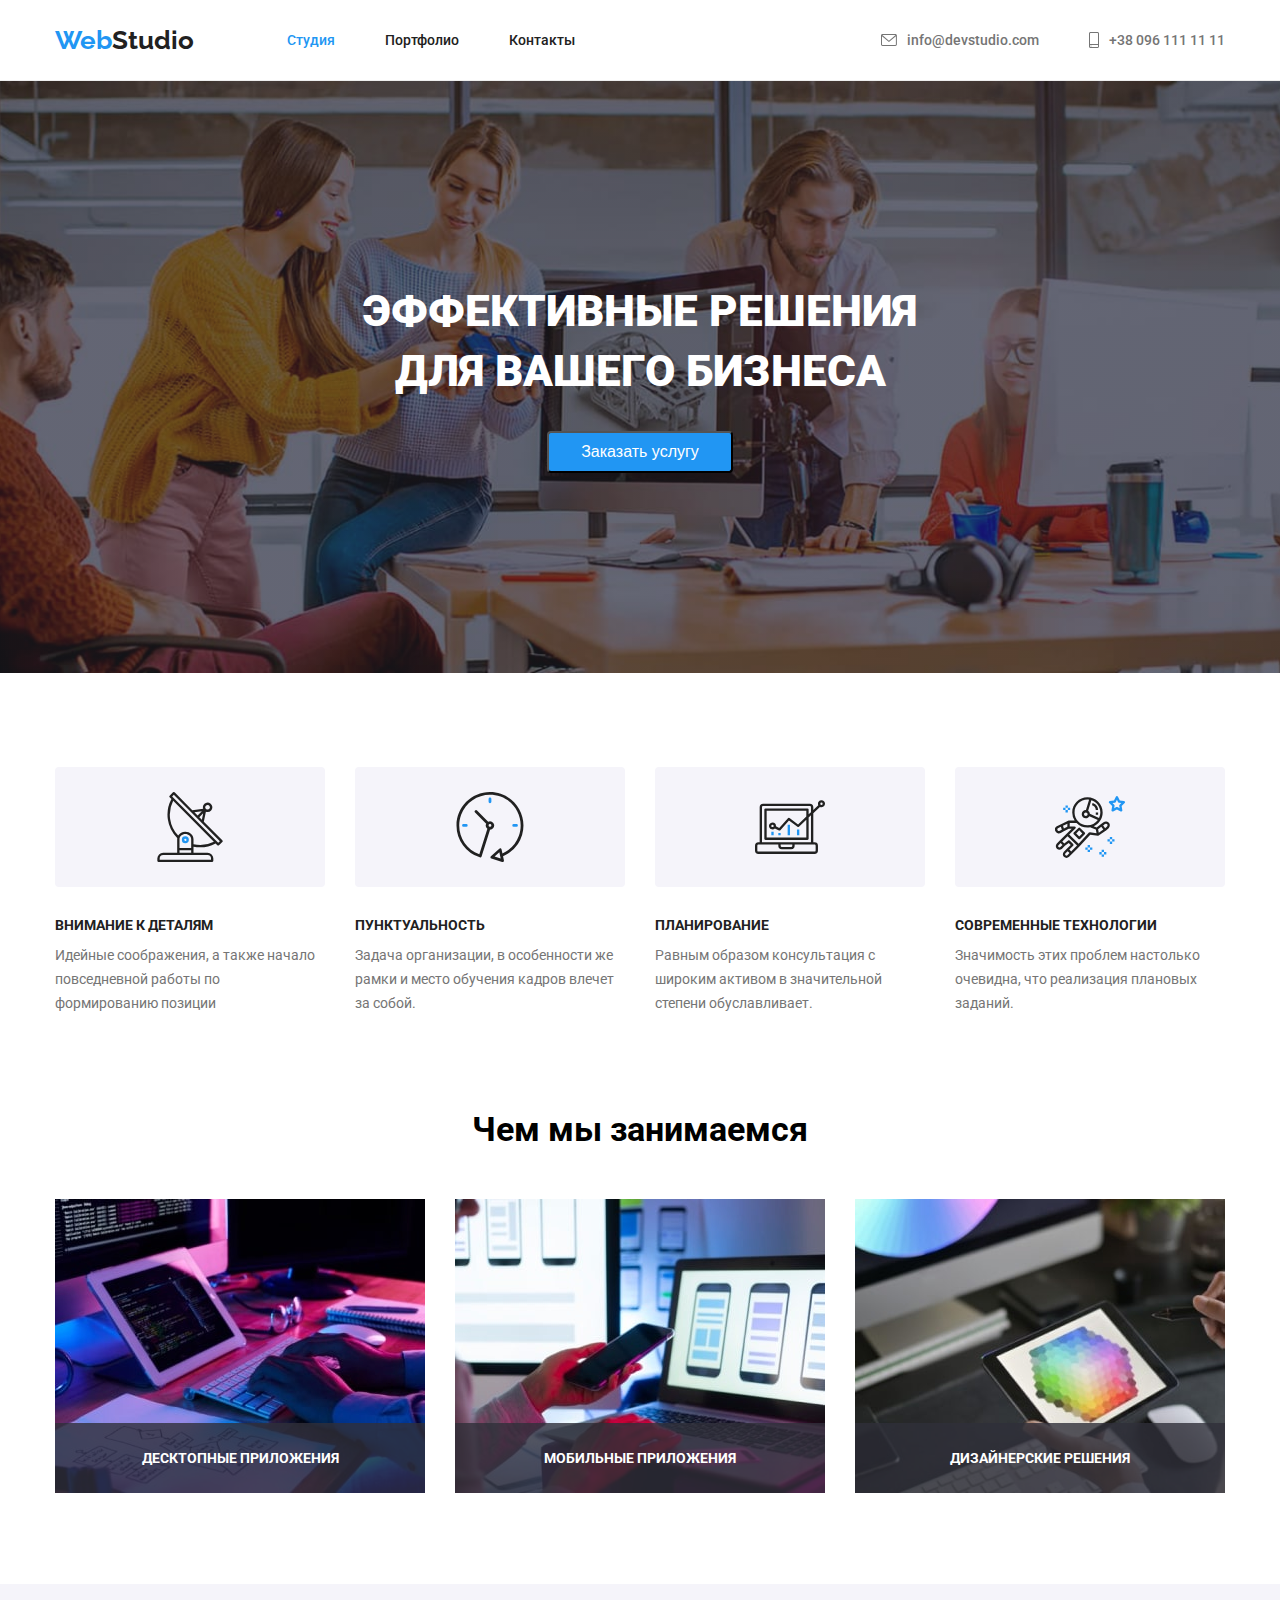
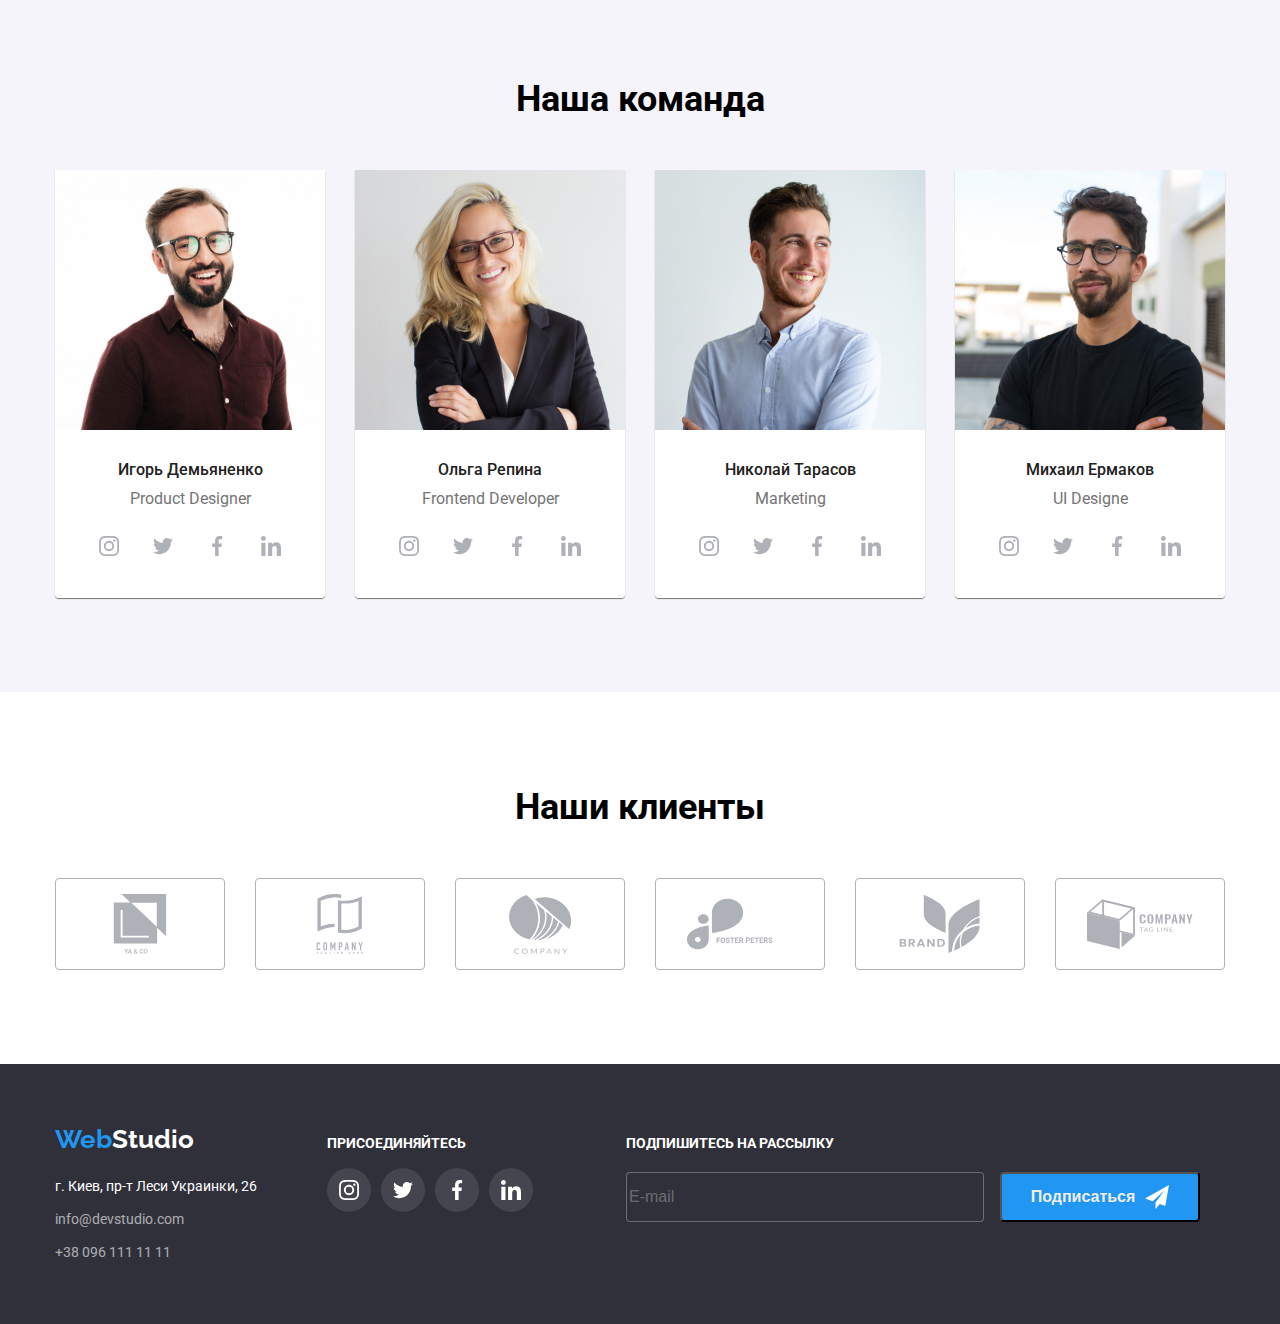
==== index.html @ 9b0d6605 "dz5" ====
<!DOCTYPE html>
<html lang="ru">

<head>
    <title>goit-markup-hw-05</title>
    <meta charset="utf-8">
    <link rel="stylesheet" href="css/index.css">
    <meta name="viewport" content="width=device-width, initial-scale=1.0">
    <link rel="preconnect" href="https://fonts.googleapis.com">
    <link rel="preconnect" href="https://fonts.gstatic.com" crossorigin>
    <link href="https://fonts.googleapis.com/css2?family=Roboto:wght@400;500;700;900&display=swap" rel="stylesheet">
    <link rel="preconnect" href="https://fonts.googleapis.com">
    <link rel="preconnect" href="https://fonts.gstatic.com" crossorigin>
    <link href="https://fonts.googleapis.com/css2?family=Raleway:wght@700&display=swap" rel="stylesheet">
</head>

<body>
    <header>
        <div class="container header-page">
                    <a class="logo-link logo" href="/">Web<span class="logo-text">Studio</span></a>
                <nav>
                    <ul class="list">
                        <li><a class="list-link action" href="/">Студия</a></li>
                        <li><a class="list-link" href="portfolio.html">Портфолио</a></li>
                        <li><a class="list-link" href="">Контакты</a></li>
                    </ul>
                </nav>
                <ul class="header-link">
                    <li class="right-link"><svg class="icon-right"><use href="./images/icon/symbol-defs.svg#icon-envelope"></use></svg><a class="header-mail" href="mailto:info@devstudio.com">info@devstudio.com</a></li>
                    <li class="right-link"><svg class="icon-right icon-right-resize"><use href="./images/icon/symbol-defs.svg#icon-smartphone"></use></svg><a class="header-tel" href="tel:+380961111111">+38 096 111 11 11</a></li>
                </ul>
        </div>
    </header>
    <main>
            <section class="bussines-page">
                    <div class="container"> 
                    <h1 class="bussines-title">Эффективные решения<br> для вашего бизнеса</h1>
                    <button class="bussines-buttom" type="button">Заказать услугу</button>
                    </div>
            </section>
            
                <section class="advantages-section">
                    <div class="container">       
                        <h2 class="advantages-hidden">Особенности</h2>
                        <ul class="advantages-ul">
                            <li class="advantages-list">
                                <div class="icon-svg">
                                    <svg class="icon-antenna">
                                        <use href="./images/icon/symbol-defs.svg#icon-antenna-1"></use>
                                    </svg>
                                </div>
                                <h3 class="advantages-title">Внимание к деталям</h3>
                                <p class="advantages-text">Идейные соображения, а также начало повседневной работы по формированию
                                    позиции</p>
                            </li>
                            <li class="advantages-list">
                                <div class="icon-svg">
                                    <svg class="icon-antenna">
                                        <use href="./images/icon/symbol-defs.svg#icon-clock-1"></use>
                                    </svg>
                                </div>
                                <h3 class="advantages-title">Пунктуальность</h3>
                                <p class="advantages-text">Задача организации, в особенности же рамки и место обучения кадров влечет за собой.</p>
                            </li>
                            <li class="advantages-list">
                                <div class="icon-svg">
                                    <svg class="icon-antenna">
                                        <use href="./images/icon/symbol-defs.svg#icon-diagram-1"></use>
                                    </svg>
                                </div>
                                <h3 class="advantages-title">Планирование</h3>
                                <p class="advantages-text">Равным образом консультация с широким активом в значительной степени
                                    обуславливает.</p>
                            </li>
                            <li class="advantages-list">
                                <div class="icon-svg">
                                    <svg class="icon-antenna">
                                        <use href="./images/icon/symbol-defs.svg#icon-astronaut-1"></use>
                                    </svg>
                                </div>
                                <h3 class="advantages-title">Современные технологии</h3>
                                <p class="advantages-text">Значимость этих проблем настолько очевидна, что реализация плановых
                                    заданий.
                                </p>
                            </li>
                        </ul>
                    </div>
                </section>
            <!-- Начало Наша работа-->
                <section class="ourwork">
                    <div class="container"> 
                        <h2 class="ourwork-title">Чем мы занимаемся</h2>
                        <ul class="ourwork-list">
                            <li class="ourwork-item">
                                    <img src="./images/comp1.jpg" alt="Компьютер" width="370" />
                                    <div class="ourwork-box">
                                    <p class="ourworkbox-text">Десктопные приложения</p>     
                                    </div>
                            </li>
                            <li class="ourwork-item">
                                    <img src="./images/comp2.jpg" alt="Компьютер" width="370" />
                                    <div class="ourwork-box">
                                    <p class="ourworkbox-text">Мобильные приложения</p>     
                                    </div>
                            </li>
                            <li class="ourwork-item">
                                    <img src="./images/comp3.jpg" alt="Компьютер" width="370" />
                                    <div class="ourwork-box">
                                    <p class="ourworkbox-text">Дизайнерские решения</p>     
                                </div>
                            </li>
                        </ul>
                    </div>
                </section>
            <!--Конец Наша работа-->
            <!--Начало Наша Команда-->
            <section class="team">
                <div class="back-layer">
                    <div class="container">
                        <h2 class="team-title">Наша команда</h2>
                        <ul class="team-list">
                            <li class="team-items">
                                <div class="image-box">
                                    <img src="./images/img.jpg" alt="Мужчина в очках" width="270">
                                </div>
                                <div class="team-box">
                                <h3 class="items-title">Игорь Демьяненко</h3>
                                <p class="items-text">Product Designer</p>
                                <ul class="team-icon">
                                    <li><a class="teamicon-link" href="/"><svg class="icon-team"><use href="./images/icon/symbol-defs.svg#icon-instagram-2"></use></svg></a></li>
                                    <li><a class="teamicon-link" href="/"><svg class="icon-team"><use href="./images/icon/symbol-defs.svg#icon-twitter-1"></use></svg></a></li>
                                    <li><a class="teamicon-link" href="/"><svg class="icon-team"><use href="./images/icon/symbol-defs.svg#icon-facebook-1"></use></svg></a></li>
                                    <li><a class="teamicon-link" href="/"><svg class="icon-team"><use href="./images/icon/symbol-defs.svg#icon-linkedin-1"></use></svg></a></li>
                                </ul>       
                                </div>
                            </li>
                            <li class="team-items">
                                <div class="image-box">
                                    <img src="images/img(1).jpg" alt="Женщина в очках" width="270">
                                </div>
                                <div class="team-box">
                                <h3 class="items-title">Ольга Репина</h3>
                                <p class="items-text">Frontend Developer</p>
                                <ul class="team-icon">
                                    <li><a class="teamicon-link" href="/"><svg class="icon-team"><use href="./images/icon/symbol-defs.svg#icon-instagram-2"></use></svg></a></li>
                                    <li><a class="teamicon-link" href="/"><svg class="icon-team"><use href="./images/icon/symbol-defs.svg#icon-twitter-1"></use></svg></a></li>
                                    <li><a class="teamicon-link" href="/"><svg class="icon-team"><use href="./images/icon/symbol-defs.svg#icon-facebook-1"></use></svg></a></li>
                                    <li><a class="teamicon-link" href="/"><svg class="icon-team"><use href="./images/icon/symbol-defs.svg#icon-linkedin-1"></use></svg></a></li>
                                </ul>    
                                </div>
                            </li>
                            <li class="team-items">
                                <div class="image-box">
                                    <img src="./images/img(2).jpg" alt="Мужчина" width="270">
                                </div>
                                <div class="team-box">
                                <h3 class="items-title">Николай Тарасов</h3>
                                <p class="items-text">Marketing</p>
                                <ul class="team-icon">
                                    <li><a class="teamicon-link" href="/"><svg class="icon-team"><use href="./images/icon/symbol-defs.svg#icon-instagram-2"></use></svg></a></li>
                                    <li><a class="teamicon-link" href="/"><svg class="icon-team"><use href="./images/icon/symbol-defs.svg#icon-twitter-1"></use></svg></a></li>
                                    <li><a class="teamicon-link" href="/"><svg class="icon-team"><use href="./images/icon/symbol-defs.svg#icon-facebook-1"></use></svg></a></li>
                                    <li><a class="teamicon-link" href="/"><svg class="icon-team"><use href="./images/icon/symbol-defs.svg#icon-linkedin-1"></use></svg></a></li>
                                </ul>    
                                </div>
                            </li>
                            <li class="team-items">
                                <div class="image-box">
                                    <img src="./images/img(3).jpg" alt="Мужчина в очках" width="270">     
                                </div>
                                <div class="team-box">
                                <h3 class="items-title">Михаил Ермаков</h3>
                                <p class="items-text">UI Designe</p>
                                <ul class="team-icon">
                                    <li><a class="teamicon-link" href="/"><svg class="icon-team"><use href="./images/icon/symbol-defs.svg#icon-instagram-2"></use></svg></a></li>
                                    <li><a class="teamicon-link" href="/"><svg class="icon-team"><use href="./images/icon/symbol-defs.svg#icon-twitter-1"></use></svg></a></li>
                                    <li><a class="teamicon-link" href="/"><svg class="icon-team"><use href="./images/icon/symbol-defs.svg#icon-facebook-1"></use></svg></a></li>
                                    <li><a class="teamicon-link" href="/"><svg class="icon-team"><use href="./images/icon/symbol-defs.svg#icon-linkedin-1"></use></svg></a></li>
                                </ul>    
                                </div>
                            </li>
                        </ul>
                    </div>
                </div>
            </section>
            <!--Конец Наша команда-->
            <!--Начало наша клиенты-->
            <section class="clients">
                <div class="container">
                    <h2 class="clients-title">
                        Наши клиенты
                    </h2>
                    <ul class="clients-list">
                        <li><a  class="clients-link" href="/"><svg class="icon-clients"><use href="./images/icon/symbol-defs.svg#icon-group"></use></svg></a></li>
                        <li><a  class="clients-link" href="/"><svg class="icon-clients"><use href="./images/icon/symbol-defs.svg#icon-compani"></use></svg></a></li>
                        <li><a  class="clients-link" href="/"><svg class="icon-clients"><use href="./images/icon/symbol-defs.svg#icon-Object"></use></svg></a></li>
                        <li><a  class="clients-link" href="/"><svg class="icon-clients"><use href="./images/icon/symbol-defs.svg#icon-forest"></use></svg></a></li>
                        <li><a  class="clients-link" href="/"><svg class="icon-clients"><use href="./images/icon/symbol-defs.svg#icon-brand"></use></svg></a></li>
                        <li><a  class="clients-link" href="/"><svg class="icon-clients"><use href="./images/icon/symbol-defs.svg#icon-compani-last"></use></svg></a></li>
                    </ul>
                </div>
            </section>
            <!--Конец наша клиенты-->
    </main>
    <footer>
        <div class="container flex">
            <div class="footer-logo">
                <a class="logo-link reset-margin" href="/">Web<span class="ft-color">Studio</span></a>
                <address class="address-footer">
                    <p>г. Киев, пр-т Леси Украинки, 26 </p>
                    <ul class="footer-link">
                        <li><a class="footer-mail" href="mailto:info@devstudio.com">info@devstudio.com</a></li>
                        <li><a class="footer-tel" href="tel:+380961111111">+38 096 111 11 11</a></li>
                    </ul>
                </address>
            </div>
            <div class="footer-social">
                <b class="social-block">присоединяйтесь</b>
                <ul class="footer-icon">
                    <li><a class="teamicon-link" href="/"><svg class="icon-team iconteam-color"><use href="./images/icon/symbol-defs.svg#icon-instagram-2"></use></svg></a></li>
                    <li><a class="teamicon-link" href="/"><svg class="icon-team iconteam-color"><use href="./images/icon/symbol-defs.svg#icon-twitter-1"></use></svg></a></li>
                    <li><a class="teamicon-link" href="/"><svg class="icon-team iconteam-color"><use href="./images/icon/symbol-defs.svg#icon-facebook-1"></use></svg></a></li>
                    <li><a class="teamicon-link" href="/"><svg class="icon-team iconteam-color"><use href="./images/icon/symbol-defs.svg#icon-linkedin-1"></use></svg></a></li>
                </ul>    
            </div>
            <div class="footer-subscription">
                <b class="social-block">Подпишитесь на рассылку</b>
                <form class="footer-form">
                   <input type="text" name="email" value="E-mail">
                   <button class="footer-button" type="submit">Подписаться</button>
                </form>    
            </div>
        </div>
        <script src="./js/script.js"></script>
    </footer>
</body>

</html>
---- css/index.css ----
:root{
    --ferst-color:#757575;
    --second-color:#212121; 
    --style-color:#2196F3;
    --font-ferst: 'Roboto', sans-serif;
    --footer-bg: #2F303A;
}
/* конец переменные */
body{
    font-family: var(--font-ferst);
    padding: 0;
    margin: 0;
}
img{
    display: block;
}
*{
box-sizing: border-box;
}
ul{
    list-style: none;   
}
a{
    text-decoration: none;
}

.container{
    width: 1200px;
    margin: 0 auto;
    padding-left: 15px;
    padding-right: 15px;
}
/* Дополнительные классы */

a.action{
    color:var(--style-color);
}
a.bg {
    background: var(--style-color);
    color: #fff;
}
/* Конец - дополнительные классы */
/* начало класса иконок */
    /* .antenna{
        background-image: url(/images/icon/antenna1.svg);
    }
    .clock{
        background-image: url(/images/icon/clock1.svg);
    }
    .diagram{
        background-image: url(/images/icon/diagram1.svg);
    }
    .diagram{
        background-image: url(/images/icon/astronaut1.svg);
    } */

/* конец класса иконок */
/* Открываю header */
header{
    border-bottom: 1px solid #EEEEEE;
}
.header-page{
    display: flex;
    align-items: center;
}

.logo-link{
    color: var(--style-color);
    font-size: 26px;
    font-weight: bold;
    text-decoration: none;
    margin-right: 93px;
    font-family: 'Raleway', sans-serif;
}
.logo-text{
    color: var( --second-color);
    font-weight: bold;
    font-family: 'Raleway', sans-serif;
}
.list-link {
    color: var(--second-color);
    font-size: 14px;
    font-weight: 500;
    padding-top: 32px;
    padding-bottom: 32px;
    display: block;
}
.list > li{
    position: relative;
}
.list > li:hover:before {
    content: "";
    width: 100%;
    height: 4px;
    background-color: var(--style-color);
    position: absolute;
    bottom: 0px;
}
.list-link:hover{
    color: var(--style-color);
}

.header-link{
    display: flex;
    margin: 0;
    padding: 0;
    margin-left: auto;
}
.header-tel {
    display: block;
    color: var(--ferst-color);
    text-decoration: none;
    font-size: 14px;
    font-weight: 500;
    margin-right: 0px;
}
.header-link > li:first-child{
    margin-right: 50px;
    
}
.header-mail{
    display: block;
    color: var(--ferst-color);
    text-decoration: none;
    font-size: 14px;
    font-weight: 500;
}
.right-link{
    display: inline-flex;
    justify-content: center;
    align-items: center;
    cursor: pointer;
}
.right-link:hover .icon-right{
    fill: var(--style-color);
}
.icon-right{
    display: block;
    width: 16px;
    height: 12px;
    margin-right: 10px;
    fill: #757575;
}
.icon-right-resize{
    width: 10px;
    height: 16px;
}

/* .right-link::before
{
    content:"";
    width: 16px;
    height: 12px;
    background-position: center;
    background-size: contain;
    margin: 0px;
    padding-top: 2px;
    padding-bottom: 2px;
    margin-right: 10px;
    background-repeat: no-repeat;
} */
/* .icon-mail::before {
    background-image: url(../images/icon/envelope.svg);
    background-repeat: no-repeat;
}
.icon-sm::before {
    background-image: url(../images/icon/smartphone.svg);
    background-repeat: no-repeat;
} */

.header-mail:hover, .header-tel:hover{
    color: var(--style-color);
}
.list{
    display: flex;
    align-items: center;
    margin: 0px;
    padding: 0px;
}
.list > li{
    margin-right: 50px;
}
.list > li:last-child{
    margin-right: 0px;
}
/* Конец header */

/* Начало main */
    .bussines-page{
        max-width: 1600px;
        margin: 0 auto;
        padding-top: 200px;
        padding-bottom: 200px;
        background: var(--footer-bg);
        text-align: center;
        background-image:linear-gradient(to right, rgba(47,48,58, 40%),rgba(47,48,58, 40%)), url(../images/bg-her.jpg);
        background-size: cover;
        background-position: center;
        
    }
    .bussines-title{
        font-size: 44px;
        color: #fff;
        font-weight: 900;
        text-align: center;
        line-height: 60px;
        margin: 0;
        text-transform: uppercase;
    }
    .bussines-buttom{
        margin-top: 30px;
        padding: 10px 32px 10px 32px;
        font-size: 16px;
        background: var(--style-color);
        color: #fff;
        border-radius: 4px;
    }
    .bussines-buttom:hover{
       background: #1b7ac7;
    }
    .advantages-hidden{
        position: absolute;
        width: 1px;
        height: 1px;
        margin: -1px;
        border: 0;
        padding: 0;
        white-space: nowrap;
        clip-path: inset(100%);
        clip: rect(0 0 0 0);
        overflow: hidden;
    }
    .advantages-section{
        padding-top: 94px;
    }
    .advantages-ul{
        display: flex;
        margin: 0px;
        padding: 0px;
    }
    .advantages-list{
        margin-right: 30px;
        width: 270px;
    }
    .icon-svg{
        background-color: #F5F4FA;
        border-radius:4px;
        height: 120px;
        display: flex;
        align-items: center;
        justify-content: center;
        margin-bottom: 30px;
    }
    .icon-antenna{
        width: 70px;
        height: 70px;
    }

    .advantages-list:last-child{
        margin-right: 0px;
    }
    .advantages-title{
        font-size: 14px;
        font-weight: 700;
        text-transform: uppercase;
        margin: 0px;
        color: var(--second-color);
        font-family: var(--font-ferst);
    }
    .advantages-text{
        font-size: 14px;
        margin: 0;
        margin-top: 10px;
        font-weight: 400;
        color: var(--ferst-color);
        line-height: 24px;
        text-align: left;
    }
    
    /* ourwork*/
    .ourwork{
        padding-top: 94px;
        padding-bottom: 91px;
    }
    .ourwork-title{
        text-align: center;
        font-size: 34px;
        font-weight: bold;
        font-family: var(--font-ferst);
        margin: 0;
    }
    .ourwork-list{
        margin: 0;
        margin-top: 50px;
        display: flex;
        padding: 0px;        
    }
        
    .ourwork-item{
        width: calc((100% - 60px) / 3);
        margin-right: 30px;
        position: relative;
    }
    .ourwork-item:nth-child(3n){
        margin-right: 0px;
    }
    .ourwork-box{
        position: absolute;
        display: flex;
        justify-content: center;
        align-items: center;
        width: 100%;
        width: 370px;
        height: 70px;
        left: 0px;
        bottom: 0px;
        background: rgba(47, 48, 58, 0.8);
    }
    .ourworkbox-text{
        color: #fff;
        text-transform: uppercase;
        font-weight: 700;
        font-size: 14px;
        line-height: 16,41px;
    }
    /* end ourwork*/

    /* team*/
    .back-layer{
        background: #F5F4FA;
    }
    .team{
        padding-top: 94px;
        padding-bottom: 94px;
        background: #F5F4FA;
    }
    .team-title{
        font-size: 36px;
        text-align: center;
        margin: 0;
    }
    .team-list{
        display: flex;
        padding: 0px;
        margin-top: 50px;
        margin-bottom: 0px;
    }
    .team-items{
        width: calc((100% - 90px) / 4);
        margin-right: 30px;
        box-shadow: 0px 1px 1px #757575;
        border-radius: 0px 0px 4px 4px;
    }
    .team-items:nth-child(4n){
        margin-right: 0px;
    }
    .items-title{
        font-size: 16px;
        font-weight: 500;
        color:var(--second-color);
        text-align: center;
        margin: 0px;
        margin-bottom: 10px;
    }
    .image-box > img {
        display: block;
    }
    .items-text{
        color: var(--ferst-color);
        text-align: center;
        font-weight: 400;
        margin-top: 0px;
        margin-bottom: 0px;
    }
    .team-box{
        height: auto;
        background:#FFFFFF;
        padding-top: 30px;
        padding-bottom: 30px;
        padding-left: 32px;
        padding-right: 32px;
        border-radius: 0px 0px 4px 4px;
    }
    .icon-team{
        width: 20px;
        height: 20px;
        fill: #AFB1B8;
    }
    .iconteam-color{
        fill: #ffffff;
    }
    /* :hover{
        fill: #EEEEEE;
    } */
    
    .team-icon {
        display: flex;
        align-items: center;
        justify-content: center;
        margin: 0 auto;
        margin-top: 16px;
        padding: 0;
    }
    .team-icon > li{
        display: flex;
        align-items: center;
        justify-content: center;
        border-radius: 50%;
        width:44px;
        height: 44px;
        margin-right: 10px;

    }
   
    .team-icon > li:hover .icon-team {
        fill: #EEEEEE
    }
   .team-icon > li:hover{
        background-color: var(--style-color);
    }
    
    .team-icon > li:last-child{
        margin-right: 0px;
    }
    /* end team*/
    /* open clients */
    .clients{
        padding-top: 94px;
        padding-bottom: 94px;
    }
    .clients-title{
        font-size: 36px;
        text-align: center;
        margin: 0;
    }
    .clients-list{
        width: 100%;
        padding: 0px;
        margin: 0px;
        display: flex;
        margin-top: 50px;
    }
   .clients-list > li {
        width: calc((100% - 150px) / 6);
        height: 92px;
        margin-right: 30px;
        border: 1px solid #AFB1B8; 
        border-radius: 4px;
   }

   .clients-list > li:hover .icon-clients{
       fill: var(--style-color);
       
   }
   .clients-list > li:hover {
       border: 1px solid var(--style-color);
   }
    .clients-link{
        width: 100%;
        height: 100%;
        display: flex;
        justify-content: center;
        align-items: center;
    }
    .clients-list > li:last-child{
        margin-right: 0px;
    }
 
    .icon-clients{
        display: block;
        width: 106px;
        height: 60px;
        fill:#AFB1B8;
    }
   
    /* end client */
/* конец main */

/* Открываю footer */
/* Открываю footer */
footer{
    background: var(--footer-bg);
    padding-top: 60px;
    padding-bottom: 60px;
}
.flex{
    display: flex;
    align-items: baseline;
}
.reset-margin{
    margin: 0;
}
.address-footer{
    font-size: 14px;
    font-weight: 400;
    color: #fff;
    line-height: 24px;
    margin-top: 20px;
}

.ft-color{
    color:#fff;
}
.address-footer p{
    font-style: normal;
    margin: 0px;
    font-size: 14px;
    font-weight: 400;
    color: #fff;
    line-height: 24px;
}
.address-footer  a {
    color: #fff;
    opacity: 60%;
    font-style: normal;
}
.footer-link{
    padding: 0;
    margin:0;
    display: inline-block;
    margin-bottom: 0;
    margin-top: 9px;
}
.footer-link > li:last-child{
    margin-top: 9px;
}

.footer-mail, .footer-tel{
    display: block;
    color: var(--ferst-color);
    text-decoration: none;
    font-size: 14px;
    font-weight: 400;
    line-height: 24px;;
}
.social-block{
    font-size: 14px;
    font-weight: 700;
    color:#fff;
    text-transform: uppercase;
    margin-bottom: 20px;
}
.footer-social{
    margin-left: 70px;
    
}

.footer-icon {
    display: flex;
    align-items: center;
    justify-content: center;
    margin: 0 auto;
    margin-top: 16px;
    padding: 0;
}
.footer-icon > li{
    display: inline-flex;
    align-items: center;
    justify-content: center;
    border-radius: 50%;
    width:44px;
    height: 44px;
    margin-right: 10px;
    background-color: rgba(255, 255, 255, 0.1);
}
.footer-icon > li:last-child{
    margin-right: 0px;
}
.teamicon-link{
    padding: 0px;
    margin: 0px;
    width: 100%;
    height: 100%;
    display: flex;
    justify-content: center;
    align-items: center;
}
.footer-icon > li:hover .icon-team {
    fill: #EEEEEE
}
.footer-icon > li:hover{
    background-color: var(--style-color);
}

.footer-subscription{
    margin-left: 93px;
}
.footer-form{
    margin-top: 20px;
}
.footer-form > input {
    padding-top: 15px;
    padding-bottom: 15px;
    width: 358px;
    border-radius: 4px;
    background:#2F303A;
    border: 1px solid rgba(255, 255, 255, 0.3);
    color: rgba(255, 255, 255, 0.3);
    font-size: 16px;
    display: inline-flex;
    justify-content: center;
    align-items: center;
    position: relative;
}
.footer-form > input:before{
    content: "E-mail";
    position: absolute;
    top: 0;
    width: 100px;
    height: 100px;
    color: white;
    left: 0;
    font-size: 16px;
}
.footer-button{
    border-radius: 4px;
    background-color: var(--style-color);
    color: #EEEEEE;
    width: 200px;
    height: 50px;
    margin-left: 12px;
    font-size: 16px;
    font-weight: 700;
    display: inline-flex;
    justify-content: center;
    align-items: center;
}

.footer-button:after{
    content: "";
    width: 24px;
    height: 24px;
    display: block;
    background-image: url(/images/icon/icon-telega.svg);
    background-position: center;
    background-size: cover;
    margin-left: 10px;
}
/* Закрываю footer */
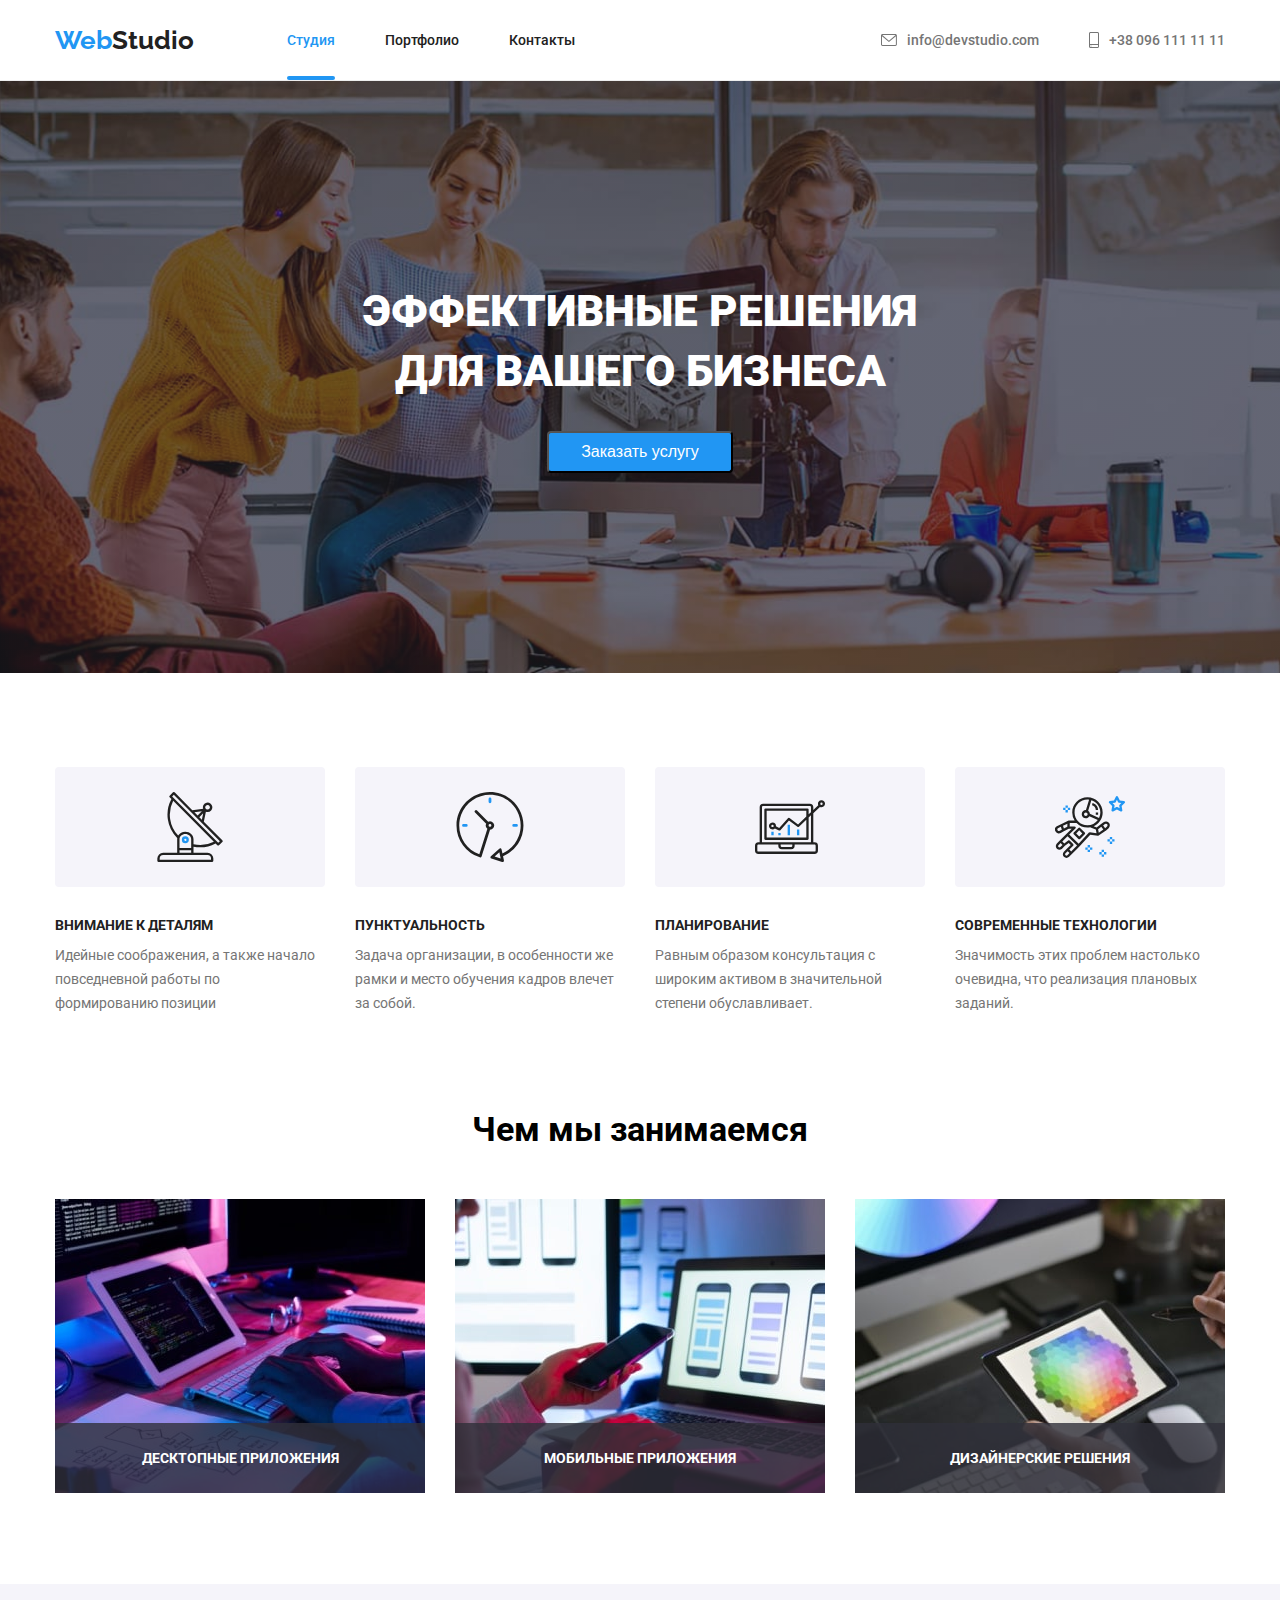
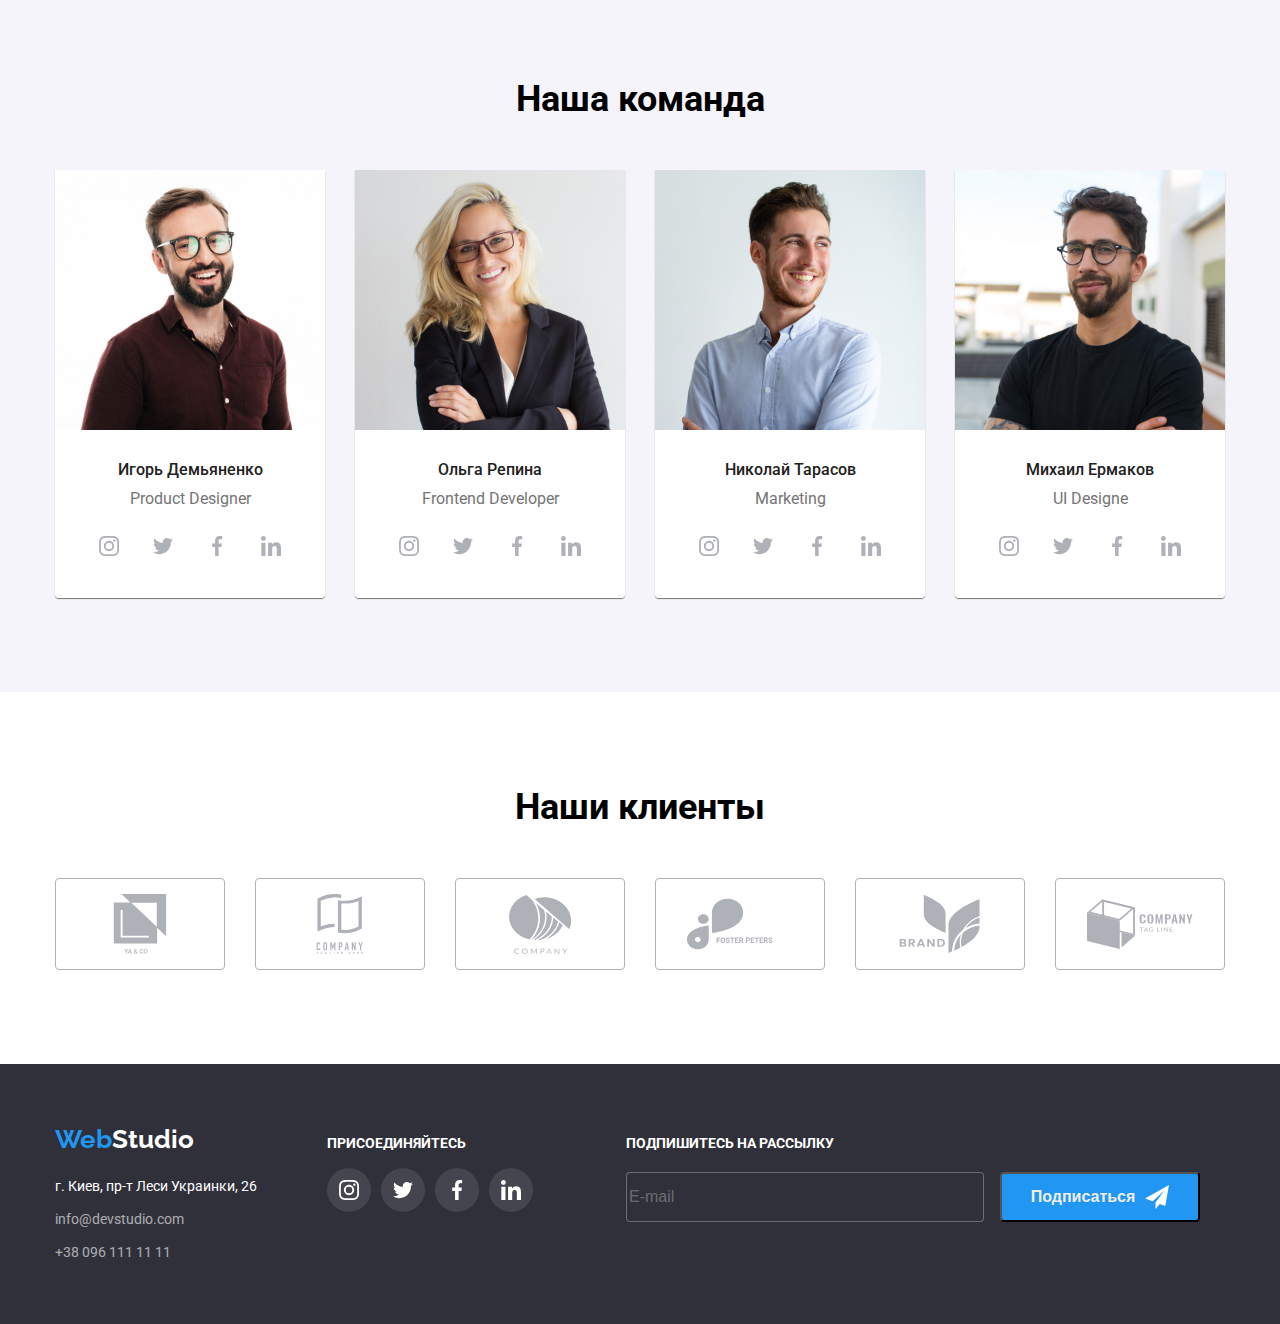
==== commit 32f8d717: "animation_item" ====
--- a/index.html
+++ b/index.html
@@ -35,7 +35,7 @@
             <section class="bussines-page">
                     <div class="container"> 
                     <h1 class="bussines-title">Эффективные решения<br> для вашего бизнеса</h1>
-                    <button class="bussines-buttom" type="button">Заказать услугу</button>
+                    <button data-modal-open class="bussines-buttom" type="button">Заказать услугу</button>
                     </div>
             </section>
             
@@ -231,7 +231,14 @@
                 </form>    
             </div>
         </div>
-        <script src="./js/script.js"></script>
+        <div data-modal class="model_beckdrop is-hidden">
+            <div class="model">
+                <button data-modal-close class="close">
+                    
+                </button>
+            </div>
+        </div>
+        <script src="/js/script.js"></script>
     </footer>
 </body>
 
--- a/css/index.css
+++ b/css/index.css
@@ -23,7 +23,45 @@
 a{
     text-decoration: none;
 }
-
+/* открыть Модальное окно */
+    .model_beckdrop{
+        position:fixed;
+        left: 0;
+        top: 0;
+        bottom: 0;
+        right: 0;
+        background-color: rgba(0,0,0,0.1);
+        
+    }
+    .is-hidden{
+        opacity: 0;
+        pointer-events: none;
+    }
+    .model{
+        position: absolute;
+        transform:translate(-50%, -50%);
+        top:50%;
+        left:50%;
+        border-radius: 4px;
+        min-width: 528px;
+        min-height: 581px;
+        background-color: #fff;
+        
+    }
+    .close{
+        position: absolute;
+        top:8px;
+        right: 8px;
+        width: 30px;
+        height: 30px;
+        border: none;
+        background-color: #fff;
+        background-image: url(/images/icon/close.svg);
+        background-repeat: no-repeat;
+        background-position: center;
+        cursor: pointer;
+    }
+/* зкрыть Модальное окно */
 .container{
     width: 1200px;
     margin: 0 auto;
@@ -34,6 +72,16 @@
 
 a.action{
     color:var(--style-color);
+}
+a.action::before{
+    content: "";
+    position: absolute;
+    width: 100%;
+    height: 4px;
+    border-radius: 2px;
+    background-color: var(--style-color);
+    bottom: 0px;
+    color: var(--style-color);
 }
 a.bg {
     background: var(--style-color);
@@ -90,10 +138,11 @@
 }
 .list > li:hover:before {
     content: "";
+    position: absolute;
     width: 100%;
     height: 4px;
+    border-radius: 2px;
     background-color: var(--style-color);
-    position: absolute;
     bottom: 0px;
 }
 .list-link:hover{
@@ -415,6 +464,7 @@
     .team-icon > li:hover .icon-team {
         fill: #EEEEEE
     }
+    
    .team-icon > li:hover{
         background-color: var(--style-color);
     }
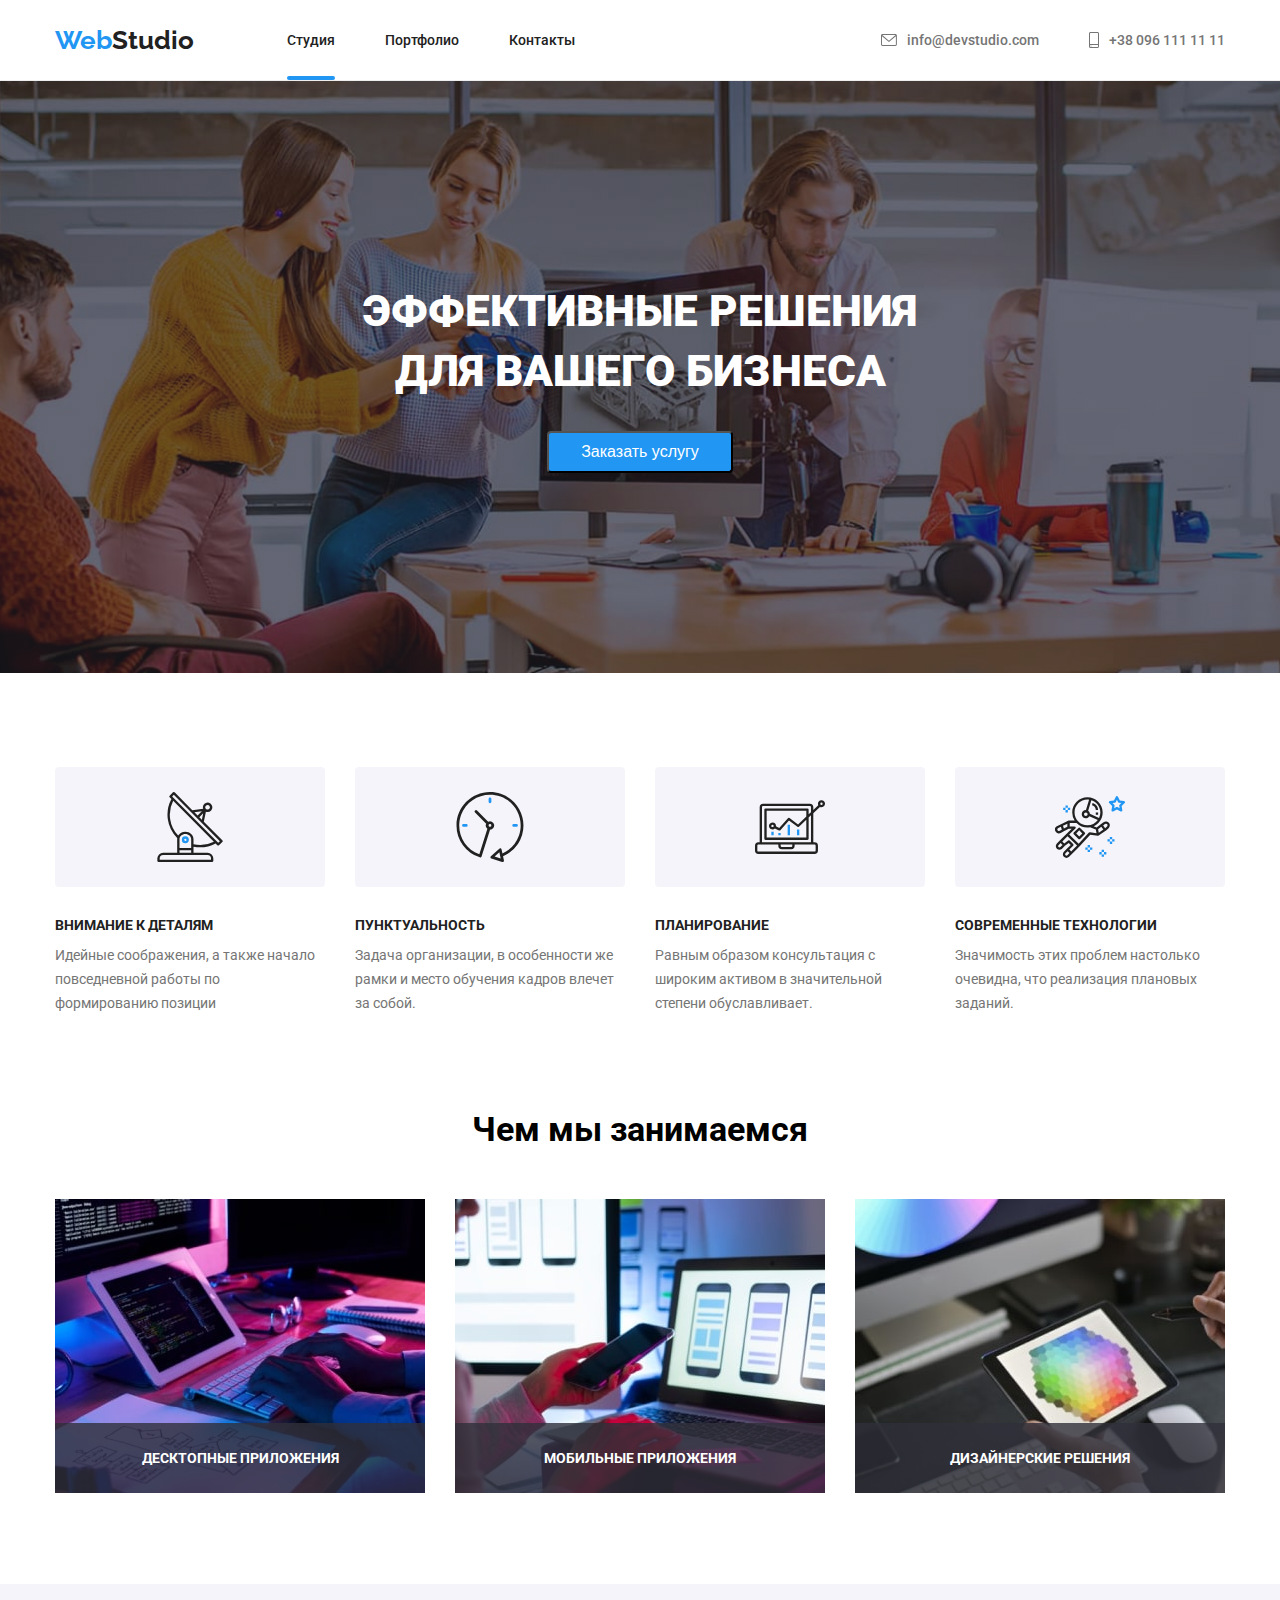
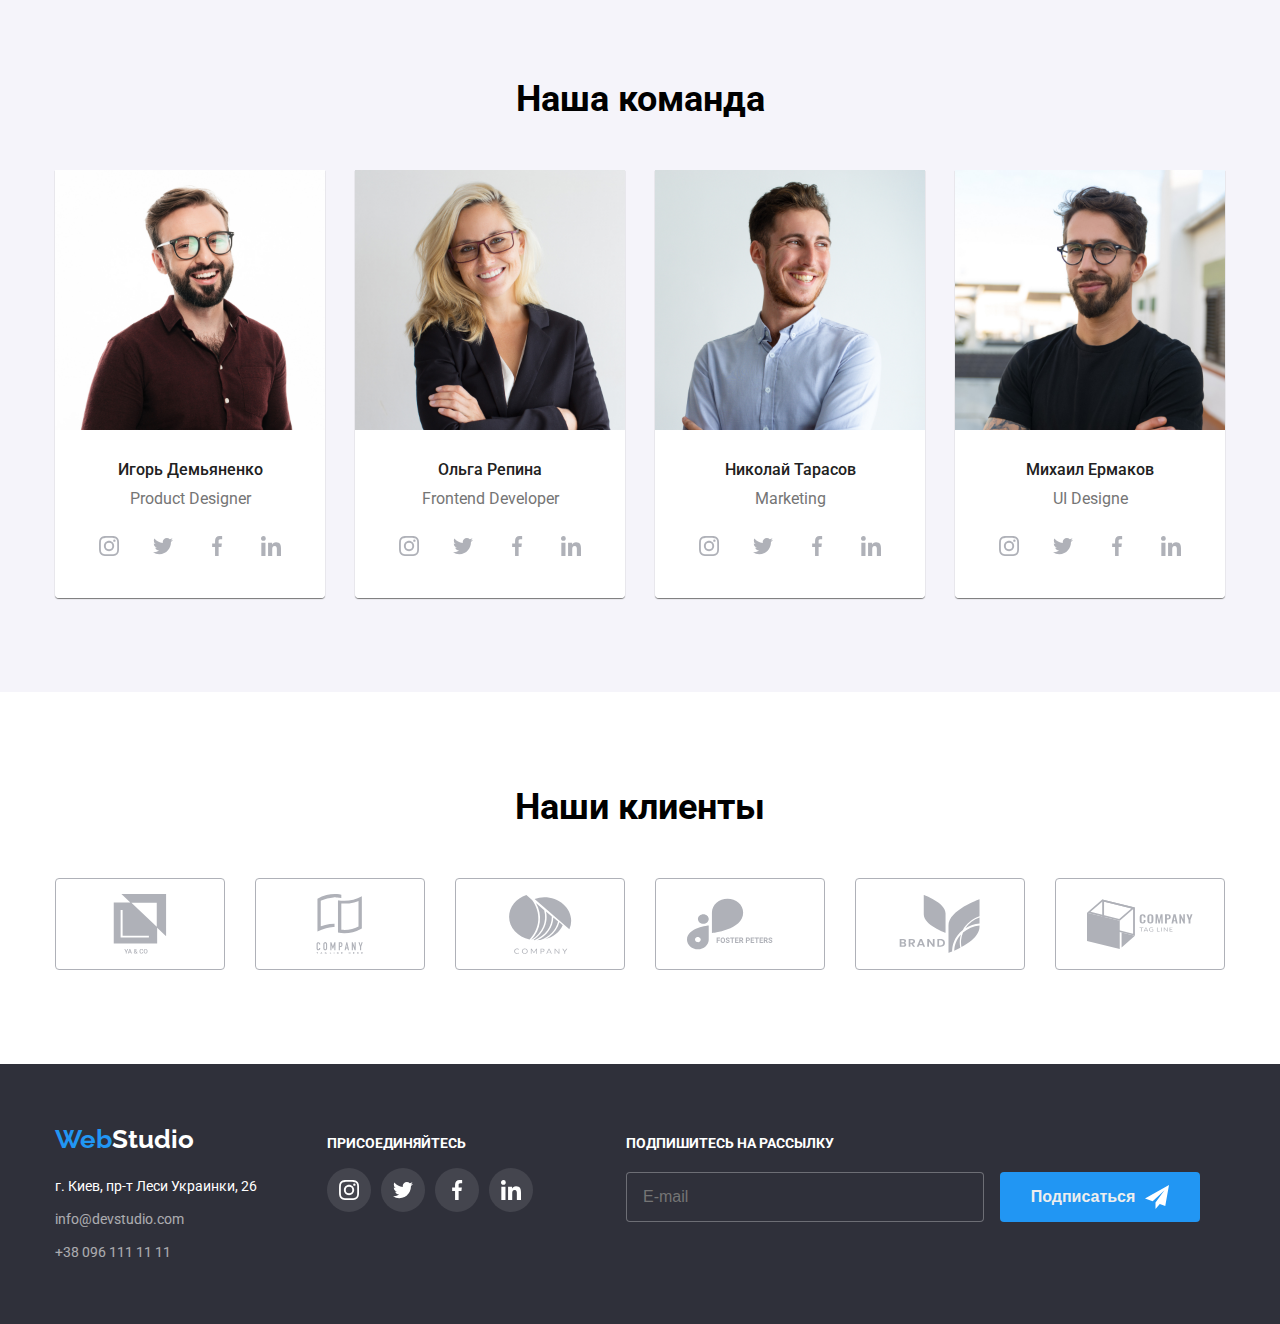
==== commit 7665646d: "ppc" ====
--- a/index.html
+++ b/index.html
@@ -18,9 +18,10 @@
     <header>
         <div class="container header-page">
                     <a class="logo-link logo" href="/">Web<span class="logo-text">Studio</span></a>
+                    
                 <nav>
                     <ul class="list">
-                        <li><a class="list-link action" href="/">Студия</a></li>
+                        <li><a class="list-link action" href="index.html">Студия</a></li>
                         <li><a class="list-link" href="portfolio.html">Портфолио</a></li>
                         <li><a class="list-link" href="">Контакты</a></li>
                     </ul>
@@ -226,19 +227,61 @@
             <div class="footer-subscription">
                 <b class="social-block">Подпишитесь на рассылку</b>
                 <form class="footer-form">
-                   <input type="text" name="email" value="E-mail">
+                   <input type="text" name="email" placeholder="E-mail">
                    <button class="footer-button" type="submit">Подписаться</button>
                 </form>    
             </div>
         </div>
+        <!-- Модальное окно-->
         <div data-modal class="model_beckdrop is-hidden">
             <div class="model">
                 <button data-modal-close class="close">
-                    
+                 <svg  class="close-x" width="18px" height="18px">
+                     <use href="/images/icon/close.svg#x">
+                     </use>
+                 </svg>                  
                 </button>
+                <b class="model-title">Оставьте свои данные, мы вам перезвоним</b>
+                <form class="model-form" name="modal">
+                        
+                        <div class="form-field">
+                                <div class="form-layer">
+                                    <label class="label-form" for="name">Имя</label>
+                                    <div class="form-layer">
+                                    <input class="form-name" id="name" type="text" name="name" maxlength="50">
+                                    <svg class="input-icon">
+                                        <use href="/images/icon/form.svg#icon-person-form"></use>
+                                    </svg>
+                                </div>
+                        </div>
+
+                        <div class="form-field">
+                                <div class="form-layer">
+                                    <label class="label-form" for="phone">Телефон</label>
+                                    <div class="form-layer">
+                                    <input class="form-name" id="phone" type="tel" name="phone" maxlength="50">
+                                    <svg class="input-icon">
+                                        <use href="/images/icon/form.svg#icon-phone-form"></use>
+                                    </svg>
+                                </div>
+                        </div>
+
+                        <div class="form-field">
+                            
+                                <label class="label-form" for="email">Телефон</label>
+                                <div class="form-layer">
+                                <input class="form-name" id="email" type="email" name="phone" maxlength="50">
+                                <svg class="input-icon">
+                                    <use href="/images/icon/form.svg#icon-email-form"></use>
+                                </svg>
+                            </div>
+                    </div>
+                        
+                </form>
             </div>
         </div>
-        <script src="/js/script.js"></script>
+        <!--Конец модальное окна-->
+        <script src="./JS/script.js"></script>
     </footer>
 </body>
 
--- a/css/index.css
+++ b/css/index.css
@@ -22,6 +22,9 @@
 }
 a{
     text-decoration: none;
+}
+input, label {
+    display: block;
 }
 /* открыть Модальное окно */
     .model_beckdrop{
@@ -30,8 +33,9 @@
         top: 0;
         bottom: 0;
         right: 0;
-        background-color: rgba(0,0,0,0.1);
-        
+        background-color: rgba(0,0,0,0.2);
+        transition: opacity 500ms cubic-bezier(0.4, 0, 0.2, 1);
+        opacity: 1;
     }
     .is-hidden{
         opacity: 0;
@@ -46,21 +50,92 @@
         min-width: 528px;
         min-height: 581px;
         background-color: #fff;
+        padding:40px;
         
     }
+    .model-form{
+        margin-top: 12px;
+    }
+    .model-title{
+        font-weight: 700;
+        font-size: 20px;
+        line-height: 23,44px;
+        letter-spacing: 0.03em;
+        
+    }
+    .form-field{
+        margin-top: 24px;
+    }
+    .form-layer{
+        position: relative;
+    }
+    .form-layer:focus-within > .label-form,
+    .form-layer:focus-within > .input-icon{
+        color: var(--style-color);
+        fill: var(--style-color);
+    }
+
+    .label-form{
+        position: relative;
+        font-weight: 400;
+        font-size: 12px;
+        line-height: 14px;
+        letter-spacing: 0.01em;
+        color: #757575;
+        margin-bottom: 4px;
+    }
+    .form-name{
+        padding-top:11px;
+        padding-left: 30px;
+        padding-bottom: 11px;
+        width: 100%;
+        border:1px solid rgba(33, 33, 33, 0.2);
+        box-sizing: border-box;
+        border-radius: 4px;
+        outline: none;
+    }
+    .form-name:focus{
+        border: 1px solid var(--style-color);
+     }
+    .form-name:focus + .input-icon{
+        fill: var(--style-color);   
+    }
+    
+    .input-icon{
+        position:absolute;
+        width:18px;
+        height: 18px;
+        left:12px;
+        top: 50%;
+        transform: translateY(-50%);
+     }
+  
     .close{
         position: absolute;
-        top:8px;
-        right: 8px;
+        display: flex;
+        align-items: center;
+        justify-content: center;
         width: 30px;
         height: 30px;
-        border: none;
+        border: 1px solid rgba(1, 1, 1, 0.1);
+        border-radius: 50%;
+        top:8px;
         background-color: #fff;
-        background-image: url(/images/icon/close.svg);
-        background-repeat: no-repeat;
-        background-position: center;
+        right: 8px;
         cursor: pointer;
-    }
+        
+    }
+    .close-x{
+        width: 11px;
+        height: 11px;
+        fill:rgba(1, 1, 1);
+    }
+    .close:hover .close-x{
+        fill:var(--style-color);
+    }
+    
+    
+    
 /* зкрыть Модальное окно */
 .container{
     width: 1200px;
@@ -70,7 +145,7 @@
 }
 /* Дополнительные классы */
 
-a.action{
+.action{
     color:var(--style-color);
 }
 a.action::before{
@@ -87,23 +162,7 @@
     background: var(--style-color);
     color: #fff;
 }
-/* Конец - дополнительные классы */
-/* начало класса иконок */
-    /* .antenna{
-        background-image: url(/images/icon/antenna1.svg);
-    }
-    .clock{
-        background-image: url(/images/icon/clock1.svg);
-    }
-    .diagram{
-        background-image: url(/images/icon/diagram1.svg);
-    }
-    .diagram{
-        background-image: url(/images/icon/astronaut1.svg);
-    } */
-
-/* конец класса иконок */
-/* Открываю header */
+
 header{
     border-bottom: 1px solid #EEEEEE;
 }
@@ -127,14 +186,16 @@
 }
 .list-link {
     color: var(--second-color);
+    font-weight: 500;
     font-size: 14px;
-    font-weight: 500;
     padding-top: 32px;
     padding-bottom: 32px;
     display: block;
+    transition: color 250ms cubic-bezier(0.4, 0, 0.2, 1);
 }
 .list > li{
     position: relative;
+    
 }
 .list > li:hover:before {
     content: "";
@@ -144,6 +205,8 @@
     border-radius: 2px;
     background-color: var(--style-color);
     bottom: 0px;
+    opacity: 0;
+    
 }
 .list-link:hover{
     color: var(--style-color);
@@ -162,6 +225,7 @@
     font-size: 14px;
     font-weight: 500;
     margin-right: 0px;
+    transition: color 250ms cubic-bezier(0.4, 0, 0.2, 1);
 }
 .header-link > li:first-child{
     margin-right: 50px;
@@ -173,6 +237,8 @@
     text-decoration: none;
     font-size: 14px;
     font-weight: 500;
+    transition: color 250ms cubic-bezier(0.4, 0, 0.2, 1);
+
 }
 .right-link{
     display: inline-flex;
@@ -189,33 +255,14 @@
     height: 12px;
     margin-right: 10px;
     fill: #757575;
+    transition: color 250ms cubic-bezier(0.4, 0, 0.2, 1),
+    fill 250ms cubic-bezier(0.4, 0, 0.2, 1);
 }
 .icon-right-resize{
     width: 10px;
     height: 16px;
 }
 
-/* .right-link::before
-{
-    content:"";
-    width: 16px;
-    height: 12px;
-    background-position: center;
-    background-size: contain;
-    margin: 0px;
-    padding-top: 2px;
-    padding-bottom: 2px;
-    margin-right: 10px;
-    background-repeat: no-repeat;
-} */
-/* .icon-mail::before {
-    background-image: url(../images/icon/envelope.svg);
-    background-repeat: no-repeat;
-}
-.icon-sm::before {
-    background-image: url(../images/icon/smartphone.svg);
-    background-repeat: no-repeat;
-} */
 
 .header-mail:hover, .header-tel:hover{
     color: var(--style-color);
@@ -263,9 +310,12 @@
         background: var(--style-color);
         color: #fff;
         border-radius: 4px;
+        transition: background-color 250ms cubic-bezier(0.4, 0, 0.2, 1);
+        
     }
     .bussines-buttom:hover{
        background: #1b7ac7;
+       
     }
     .advantages-hidden{
         position: absolute;
@@ -434,6 +484,7 @@
         width: 20px;
         height: 20px;
         fill: #AFB1B8;
+        transition: fill 250ms cubic-bezier(0.4, 0, 0.2, 1);
     }
     .iconteam-color{
         fill: #ffffff;
@@ -458,13 +509,15 @@
         width:44px;
         height: 44px;
         margin-right: 10px;
+        transition: background-color 250ms cubic-bezier(0.4, 0, 0.2, 1);
 
     }
    
     .team-icon > li:hover .icon-team {
         fill: #EEEEEE
-    }
-    
+
+    }
+
    .team-icon > li:hover{
         background-color: var(--style-color);
     }
@@ -496,10 +549,12 @@
         margin-right: 30px;
         border: 1px solid #AFB1B8; 
         border-radius: 4px;
+        transition: border-color 250ms cubic-bezier(0.4, 0, 0.2, 1);
    }
 
    .clients-list > li:hover .icon-clients{
        fill: var(--style-color);
+
        
    }
    .clients-list > li:hover {
@@ -521,6 +576,7 @@
         width: 106px;
         height: 60px;
         fill:#AFB1B8;
+        transition: fill 250ms cubic-bezier(0.4, 0, 0.2, 1);
     }
    
     /* end client */
@@ -612,6 +668,7 @@
     height: 44px;
     margin-right: 10px;
     background-color: rgba(255, 255, 255, 0.1);
+    transition: background-color 250ms cubic-bezier(0.4, 0, 0.2, 1);
 }
 .footer-icon > li:last-child{
     margin-right: 0px;
@@ -642,6 +699,7 @@
     padding-top: 15px;
     padding-bottom: 15px;
     width: 358px;
+    padding-left: 16px;
     border-radius: 4px;
     background:#2F303A;
     border: 1px solid rgba(255, 255, 255, 0.3);
@@ -652,16 +710,7 @@
     align-items: center;
     position: relative;
 }
-.footer-form > input:before{
-    content: "E-mail";
-    position: absolute;
-    top: 0;
-    width: 100px;
-    height: 100px;
-    color: white;
-    left: 0;
-    font-size: 16px;
-}
+
 .footer-button{
     border-radius: 4px;
     background-color: var(--style-color);
@@ -674,14 +723,21 @@
     display: inline-flex;
     justify-content: center;
     align-items: center;
+    cursor: pointer;
+    border: none;
+    transition: background-color 250ms cubic-bezier(0.4, 0, 0.2, 1);
+}
+.footer-button:hover{
+    background-color: #1867a8;
 }
 
 .footer-button:after{
     content: "";
     width: 24px;
+    display: inline-flex;
     height: 24px;
     display: block;
-    background-image: url(/images/icon/icon-telega.svg);
+    background-image: url(../images/icon/icon-telega.svg);
     background-position: center;
     background-size: cover;
     margin-left: 10px;
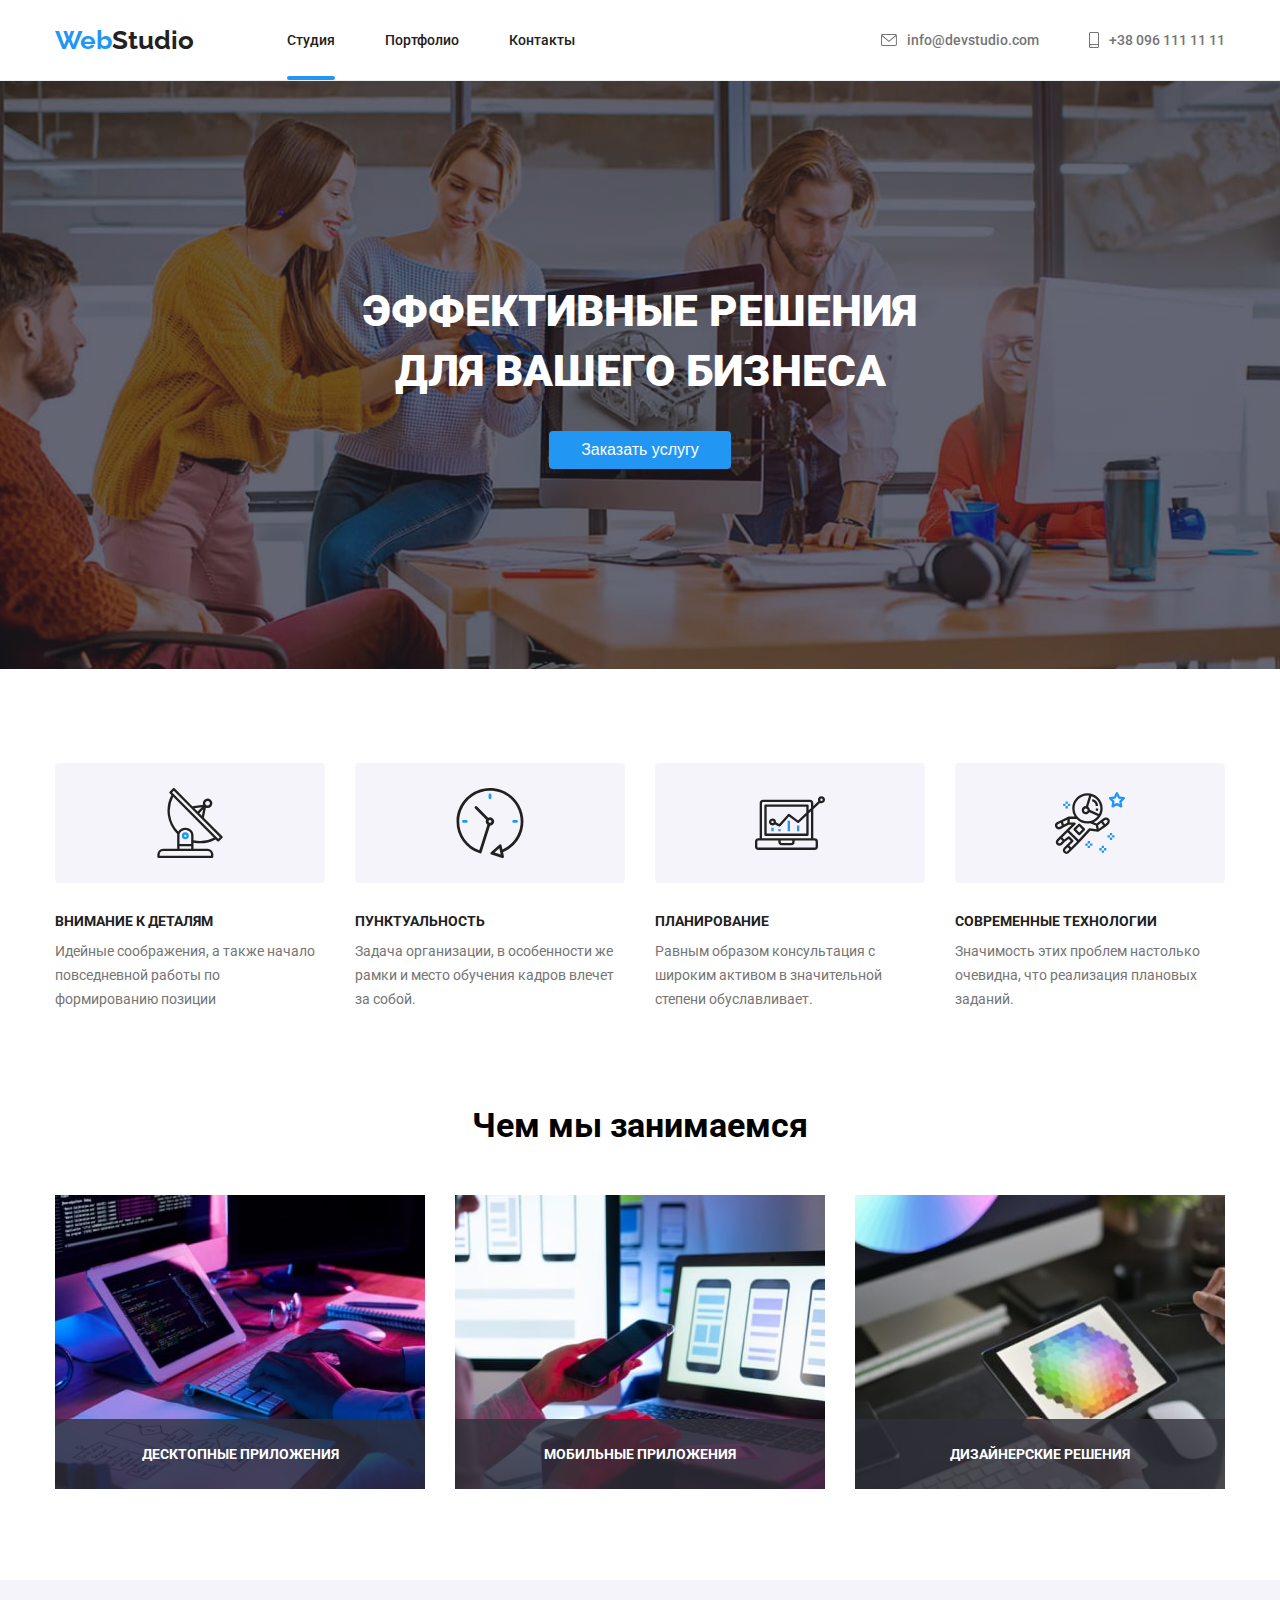
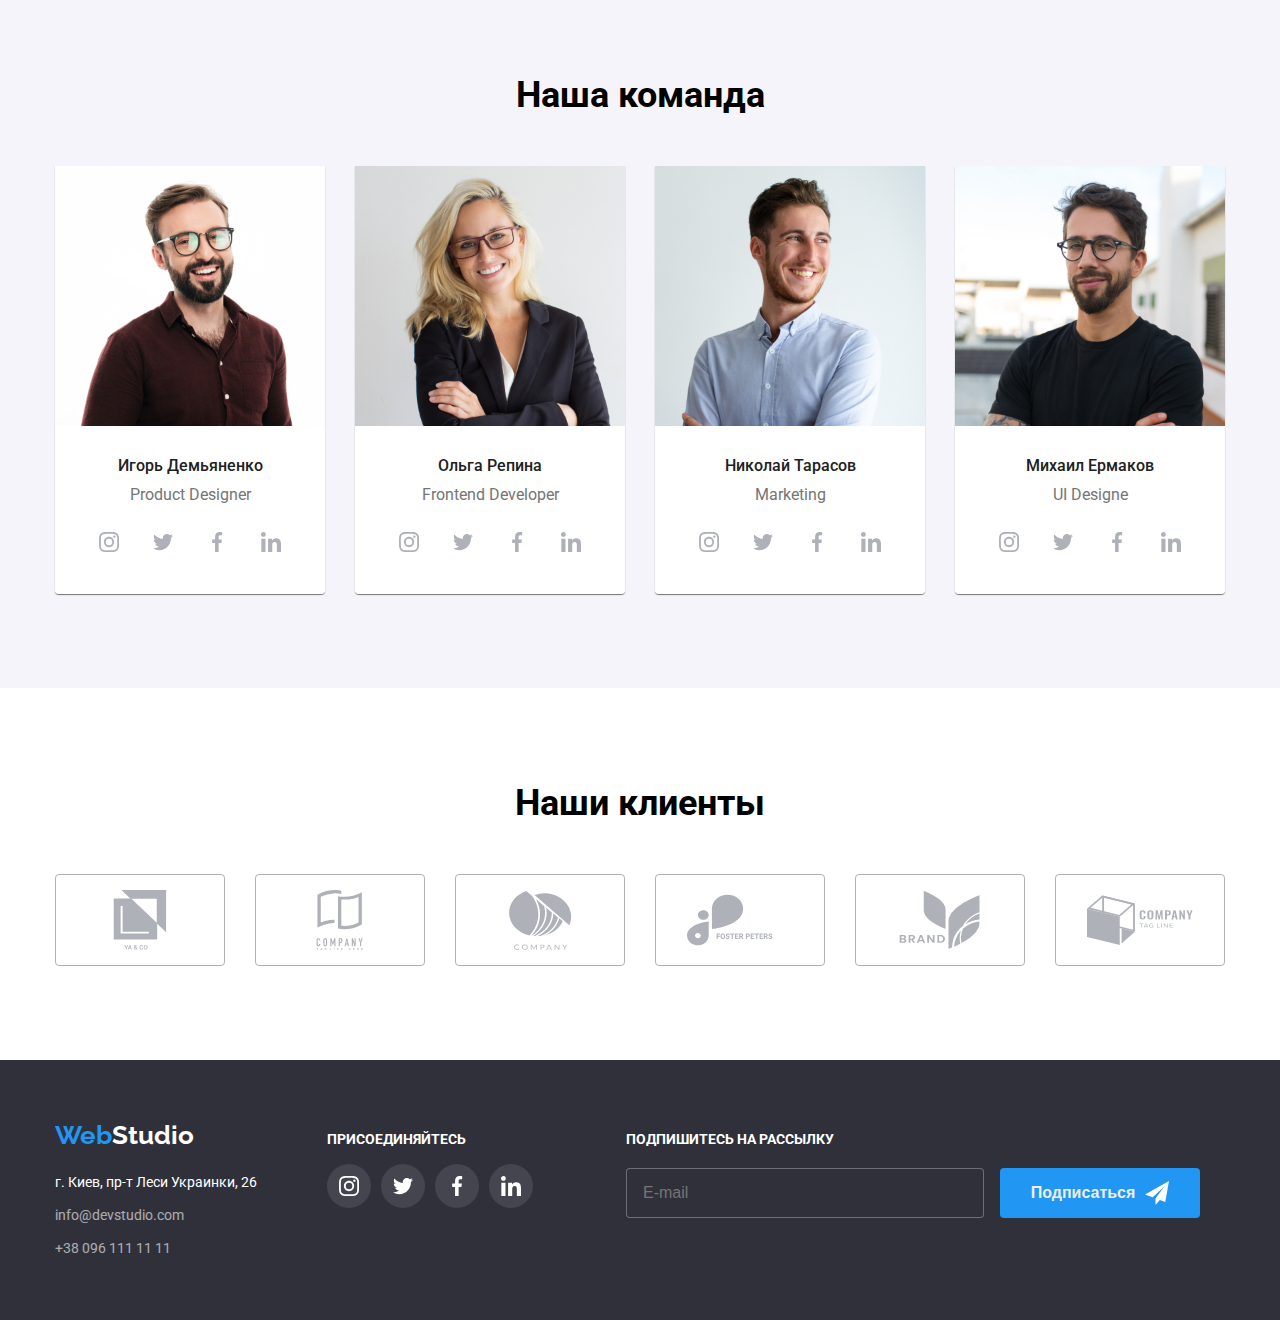
==== commit 6597c9ce: "goit-markup-hw-06" ====
--- a/index.html
+++ b/index.html
@@ -36,7 +36,7 @@
             <section class="bussines-page">
                     <div class="container"> 
                     <h1 class="bussines-title">Эффективные решения<br> для вашего бизнеса</h1>
-                    <button data-modal-open class="bussines-buttom" type="button">Заказать услугу</button>
+                    <button data-modal-open class="bussines-buttom" type="submit">Заказать услугу</button>
                     </div>
             </section>
             
@@ -243,40 +243,49 @@
                 </button>
                 <b class="model-title">Оставьте свои данные, мы вам перезвоним</b>
                 <form class="model-form" name="modal">
-                        
-                        <div class="form-field">
-                                <div class="form-layer">
-                                    <label class="label-form" for="name">Имя</label>
-                                    <div class="form-layer">
+                        <div class="form-field">
+                                <label class="label-form" for="name">Имя</label>
+                            <div class="form-layer">
                                     <input class="form-name" id="name" type="text" name="name" maxlength="50">
                                     <svg class="input-icon">
                                         <use href="/images/icon/form.svg#icon-person-form"></use>
                                     </svg>
-                                </div>
-                        </div>
-
-                        <div class="form-field">
-                                <div class="form-layer">
-                                    <label class="label-form" for="phone">Телефон</label>
-                                    <div class="form-layer">
-                                    <input class="form-name" id="phone" type="tel" name="phone" maxlength="50">
-                                    <svg class="input-icon">
-                                        <use href="/images/icon/form.svg#icon-phone-form"></use>
-                                    </svg>
-                                </div>
-                        </div>
-
-                        <div class="form-field">
-                            
-                                <label class="label-form" for="email">Телефон</label>
-                                <div class="form-layer">
-                                <input class="form-name" id="email" type="email" name="phone" maxlength="50">
+                            </div>
+                        </div>
+
+                        <div class="form-field">
+                                
+                                <label class="label-form" for="phone">Телефон</label>
+                            <div class="form-layer">
+                                <input class="form-name" id="phone" type="tel" name="phone" maxlength="16">
+                                <svg class="input-icon">
+                                    <use href="/images/icon/form.svg#icon-phone-form"></use>
+                                </svg>
+                            </div>
+                        </div>
+
+                        <div class="form-field">
+                                <label class="label-form" for="email">Почта</label>
+                            <div class="form-layer">
+                                <input class="form-name" id="email" name="email" type="email"  maxlength="50">
                                 <svg class="input-icon">
                                     <use href="/images/icon/form.svg#icon-email-form"></use>
                                 </svg>
                             </div>
-                    </div>
-                        
+                        </div>
+
+                        <div class="form-field">
+                            <label class="label-form" for="comment">Комментарий</label>
+                            <textarea class="form-comment" name="comment" id="comment" placeholder="Введите текст" ></textarea>
+                        </div>
+                        <div class="form-field flex-check">
+                            <input class="agreement-checkbox" type="checkbox" name="ofer" id="check" value="true">
+                            <span class="psevdo-check"></span>
+                            <label class="label-form agreement" for="check">Соглашаюсь с рассылкой и принимаю <a class="label-link" href="/">Условия договора</a></label>
+                        </div>
+
+                        <button class="form-btn" type="submit">Отправить</button>
+                    </div> 
                 </form>
             </div>
         </div>
--- a/css/index.css
+++ b/css/index.css
@@ -2,6 +2,7 @@
     --ferst-color:#757575;
     --second-color:#212121; 
     --style-color:#2196F3;
+    --style-color-after: #1d80d1;
     --font-ferst: 'Roboto', sans-serif;
     --footer-bg: #2F303A;
 }
@@ -27,6 +28,12 @@
     display: block;
 }
 /* открыть Модальное окно */
+    .flex-check{
+        margin-top: 20px;
+        display: flex;
+        justify-content: center;
+        align-items: center;
+    }
     .model_beckdrop{
         position:fixed;
         left: 0;
@@ -64,7 +71,7 @@
         
     }
     .form-field{
-        margin-top: 24px;
+        margin-top: 10px;
     }
     .form-layer{
         position: relative;
@@ -86,13 +93,66 @@
     }
     .form-name{
         padding-top:11px;
-        padding-left: 30px;
+        padding-left: 42px;
         padding-bottom: 11px;
         width: 100%;
         border:1px solid rgba(33, 33, 33, 0.2);
         box-sizing: border-box;
         border-radius: 4px;
         outline: none;
+        transition: fill 250ms cubic-bezier(0.4, 0, 0.2, 1);
+    }
+    .form-comment{
+        width: 100%;
+        height: 120px;
+        outline: none;
+        border:1px solid rgba(33, 33, 33, 0.2);
+        border-radius: 4px;
+        padding: 12px 16px 12px 16px;
+        resize:none;
+    }
+    .form-comment:focus-within{
+        border-color:var(--style-color);
+    }
+    .form-comment::placeholder{
+        font-weight: 400;
+        font-size: 14px;
+        line-height: 16px;
+        letter-spacing: 0.01em;
+        color: rgba(117, 117, 117, 0.5);
+    }
+    .label-link{
+        color: var(--style-color);
+        text-decoration: underline;
+        font-weight: 400;
+        font-size: 14px;
+        line-height: 16px;
+        letter-spacing: 0.01em;
+    }
+    .agreement-checkbox{
+        appearance: none;
+    }
+    .agreement{
+        display: block;
+        font-weight: 400;
+        font-size: 14px;
+        line-height: 24px;
+        letter-spacing: 0.03em;
+        color: #757575;
+        margin: 0;
+    }
+    .agreement-checkbox:checked + .psevdo-check{
+        background-image: url(../images/icon/icon-check.svg);
+        background-position: center;
+        background-size: contain;
+    }
+    .psevdo-check{
+        display: inline-block;
+        width: 16px;
+        height: 15px; 
+        margin-right: 7px;
+        border: 2px solid #212121;
+        border-radius: 4px;
     }
     .form-name:focus{
         border: 1px solid var(--style-color);
@@ -126,15 +186,33 @@
         
     }
     .close-x{
-        width: 11px;
-        height: 11px;
+        width: 18px;
+        height: 18px;
         fill:rgba(1, 1, 1);
+        transition: fill 250ms cubic-bezier(0.4, 0, 0.2, 1);
     }
     .close:hover .close-x{
         fill:var(--style-color);
     }
     
-    
+    .form-btn{
+        position: absolute;
+        bottom:40px;
+        transform: translateX(-50%);
+        left:50%;
+        margin-top: 40px;
+        border: none;
+        padding: 10px 55px 10px 55px;
+        font-size: 16px;
+        background-color: var(--style-color);
+        color: #fff;
+        border-radius: 4px;
+        transition: background-color 250ms cubic-bezier(0.4, 0, 0.2, 1);
+    }
+    .form-btn:hover{
+        background-color: var(--style-color-after);
+        cursor: pointer;
+    }
     
 /* зкрыть Модальное окно */
 .container{
@@ -306,6 +384,7 @@
     .bussines-buttom{
         margin-top: 30px;
         padding: 10px 32px 10px 32px;
+        border:none;
         font-size: 16px;
         background: var(--style-color);
         color: #fff;
